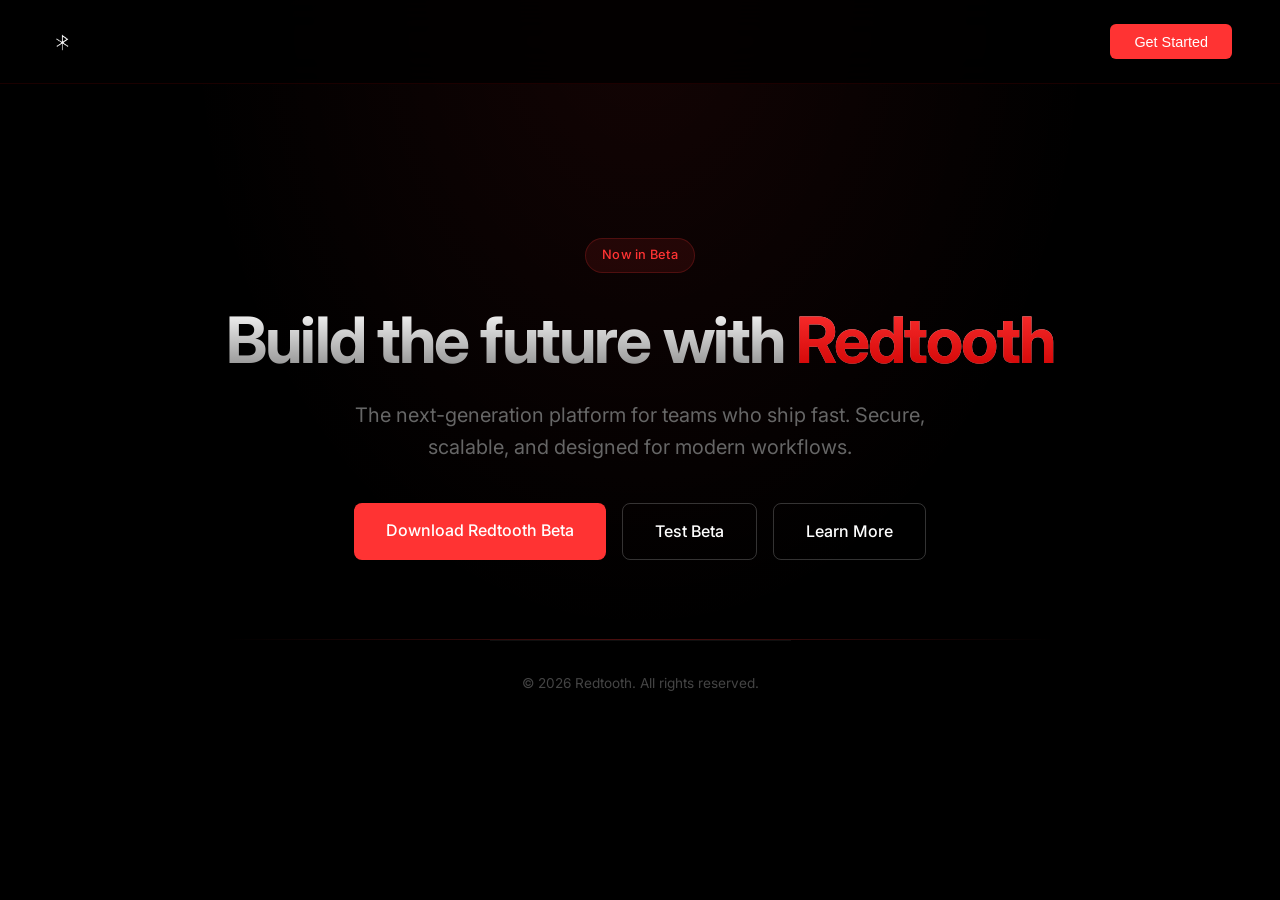
==== index.html @ d38a9110 "Add files via upload" ====
<!DOCTYPE html>
<html lang="en">
<head>
    <meta charset="UTF-8">
    <meta name="viewport" content="width=device-width, initial-scale=1.0">
    <title>Redtooth</title>
    <link rel="icon" type="image/svg+xml" href="redtooth-logo.svg">
    <link rel="preconnect" href="https://fonts.googleapis.com">
    <link rel="preconnect" href="https://fonts.gstatic.com" crossorigin>
    <link href="https://fonts.googleapis.com/css2?family=Inter:wght@300;400;500;600;700&display=swap" rel="stylesheet">
    <style>
        * {
            margin: 0;
            padding: 0;
            box-sizing: border-box;
        }

        body {
            font-family: 'Inter', -apple-system, BlinkMacSystemFont, sans-serif;
            background: #000000;
            color: #ffffff;
            line-height: 1.6;
            overflow-x: hidden;
        }

        nav {
            position: fixed;
            top: 0;
            left: 0;
            right: 0;
            padding: 1.5rem 3rem;
            display: flex;
            justify-content: space-between;
            align-items: center;
            z-index: 100;
            background: rgba(0, 0, 0, 0.8);
            backdrop-filter: blur(20px);
            border-bottom: 1px solid rgba(255, 0, 0, 0.1);
        }

        .nav-logo {
            display: flex;
            align-items: center;
            gap: 0.5rem;
        }

        .nav-logo img {
            height: 32px;
            width: auto;
        }

        .nav-links {
            display: flex;
            gap: 2rem;
            list-style: none;
        }

        .nav-links a {
            color: #888;
            text-decoration: none;
            font-size: 0.9rem;
            font-weight: 500;
            transition: color 0.2s ease;
        }

        .nav-links a:hover {
            color: #ffffff;
        }

        .nav-cta {
            padding: 0.6rem 1.5rem;
            background: #ff3333;
            color: #ffffff;
            border: none;
            border-radius: 6px;
            font-size: 0.9rem;
            font-weight: 500;
            cursor: pointer;
            transition: background 0.2s ease;
        }

        .nav-cta:hover {
            background: #ff2222;
        }

        .hero {
            min-height: 100vh;
            display: flex;
            flex-direction: column;
            justify-content: center;
            align-items: center;
            position: relative;
            padding: 8rem 2rem 4rem;
            background: radial-gradient(ellipse at top, rgba(255, 51, 51, 0.08) 0%, transparent 50%);
        }

        .hero-content {
            max-width: 900px;
            text-align: center;
            position: relative;
            z-index: 10;
        }

        .badge {
            display: inline-block;
            padding: 0.4rem 1rem;
            background: rgba(255, 51, 51, 0.1);
            border: 1px solid rgba(255, 51, 51, 0.2);
            border-radius: 20px;
            font-size: 0.8rem;
            font-weight: 500;
            color: #ff3333;
            margin-bottom: 2rem;
            letter-spacing: 0.02em;
        }

        h1 {
            font-size: 4rem;
            font-weight: 700;
            letter-spacing: -0.03em;
            line-height: 1.1;
            margin-bottom: 1.5rem;
            background: linear-gradient(180deg, #ffffff 0%, #888888 100%);
            -webkit-background-clip: text;
            -webkit-text-fill-color: transparent;
            background-clip: text;
        }

        h1 span {
            background: linear-gradient(180deg, #ff3333 0%, #cc0000 100%);
            -webkit-background-clip: text;
            -webkit-text-fill-color: transparent;
            background-clip: text;
        }

        .subtitle {
            font-size: 1.25rem;
            color: #666;
            margin-bottom: 2.5rem;
            max-width: 600px;
            margin-left: auto;
            margin-right: auto;
            font-weight: 400;
        }

        .cta-group {
            display: flex;
            gap: 1rem;
            justify-content: center;
            margin-bottom: 5rem;
        }

        .primary-button {
            padding: 0.9rem 2rem;
            background: #ff3333;
            color: #ffffff;
            border: none;
            border-radius: 8px;
            font-size: 1rem;
            font-weight: 500;
            cursor: pointer;
            transition: all 0.2s ease;
            text-decoration: none;
            display: inline-block;
        }

        .primary-button:hover {
            background: #ff2222;
            transform: translateY(-1px);
        }

        .secondary-button {
            padding: 0.9rem 2rem;
            background: transparent;
            color: #ffffff;
            border: 1px solid rgba(255, 255, 255, 0.2);
            border-radius: 8px;
            font-size: 1rem;
            font-weight: 500;
            cursor: pointer;
            transition: all 0.2s ease;
            text-decoration: none;
            display: inline-block;
        }

        .secondary-button:hover {
            border-color: rgba(255, 255, 255, 0.4);
            background: rgba(255, 255, 255, 0.05);
        }

        .features {
            display: grid;
            grid-template-columns: repeat(3, 1fr);
            gap: 2rem;
            max-width: 1200px;
            margin: 0 auto;
            padding: 0 2rem;
        }

        .feature-card {
            background: rgba(255, 255, 255, 0.02);
            border: 1px solid rgba(255, 255, 255, 0.06);
            border-radius: 12px;
            padding: 2rem;
            transition: all 0.3s ease;
        }

        .feature-card:hover {
            background: rgba(255, 255, 255, 0.04);
            border-color: rgba(255, 51, 51, 0.2);
            transform: translateY(-2px);
        }

        .feature-icon {
            width: 48px;
            height: 48px;
            background: linear-gradient(135deg, rgba(255, 51, 51, 0.2) 0%, rgba(255, 51, 51, 0.05) 100%);
            border-radius: 10px;
            display: flex;
            align-items: center;
            justify-content: center;
            margin-bottom: 1.5rem;
            font-size: 1.5rem;
        }

        .feature-title {
            font-size: 1.1rem;
            font-weight: 600;
            margin-bottom: 0.75rem;
            color: #ffffff;
        }

        .feature-description {
            font-size: 0.95rem;
            color: #666;
            line-height: 1.6;
        }

        .gradient-line {
            position: absolute;
            bottom: 0;
            left: 0;
            right: 0;
            height: 1px;
            background: linear-gradient(90deg, transparent, rgba(255, 51, 51, 0.3), transparent);
        }

        footer {
            padding: 2rem;
            text-align: center;
            color: #444;
            font-size: 0.85rem;
            border-top: 1px solid rgba(255, 255, 255, 0.06);
        }

        @media (max-width: 768px) {
            nav {
                padding: 1rem 1.5rem;
            }

            .nav-links {
                display: none;
            }

            h1 {
                font-size: 2.5rem;
            }

            .subtitle {
                font-size: 1rem;
            }

            .features {
                grid-template-columns: 1fr;
            }

            .cta-group {
                flex-direction: column;
                align-items: center;
            }
        }
    </style>
</head>
<body>
    <nav>
        <div class="nav-logo">
            <img src="redtooth_logo.jpg" alt="Redtooth Logo">
        </div>
      
        <button class="nav-cta">Get Started</button>
    </nav>

    <div class="hero">
        <div class="hero-content">
            <div class="badge">Now in Beta</div>
            <h1>Build the future with <span>Redtooth</span></h1>
            <p class="subtitle">The next-generation platform for teams who ship fast. Secure, scalable, and designed for modern workflows.</p>
            <div class="cta-group">
                <a href="redtooth-beta.rar" download class="primary-button">Download Redtooth Beta</a>
                <a href="encode.html" class="secondary-button">Test Beta</a>
                <a href="learn-more.html" class="secondary-button">Learn More</a>
            </div>
            
            <!-- <div class="features">
                <div class="feature-card">
                    <div class="feature-icon">⚡</div>
                    <h3 class="feature-title">Lightning Performance</h3>
                    <p class="feature-description">Built for speed with sub-millisecond response times and edge computing capabilities.</p>
                </div>
                <div class="feature-card">
                    <div class="feature-icon">🔒</div>
                    <h3 class="feature-title">Enterprise Security</h3>
                    <p class="feature-description">SOC 2 compliant with end-to-end encryption and advanced access controls.</p>
                </div>
                <div class="feature-card">
                    <div class="feature-icon">🔄</div>
                    <h3 class="feature-title">Seamless Integration</h3>
                    <p class="feature-description">Connect with 200+ tools and services through our robust API ecosystem.</p>
                </div>
            </div>
        </div> -->
        <div class="gradient-line"></div>
    </div>

    <footer>
        © 2026 Redtooth. All rights reserved.
    </footer>
</body>
</html>
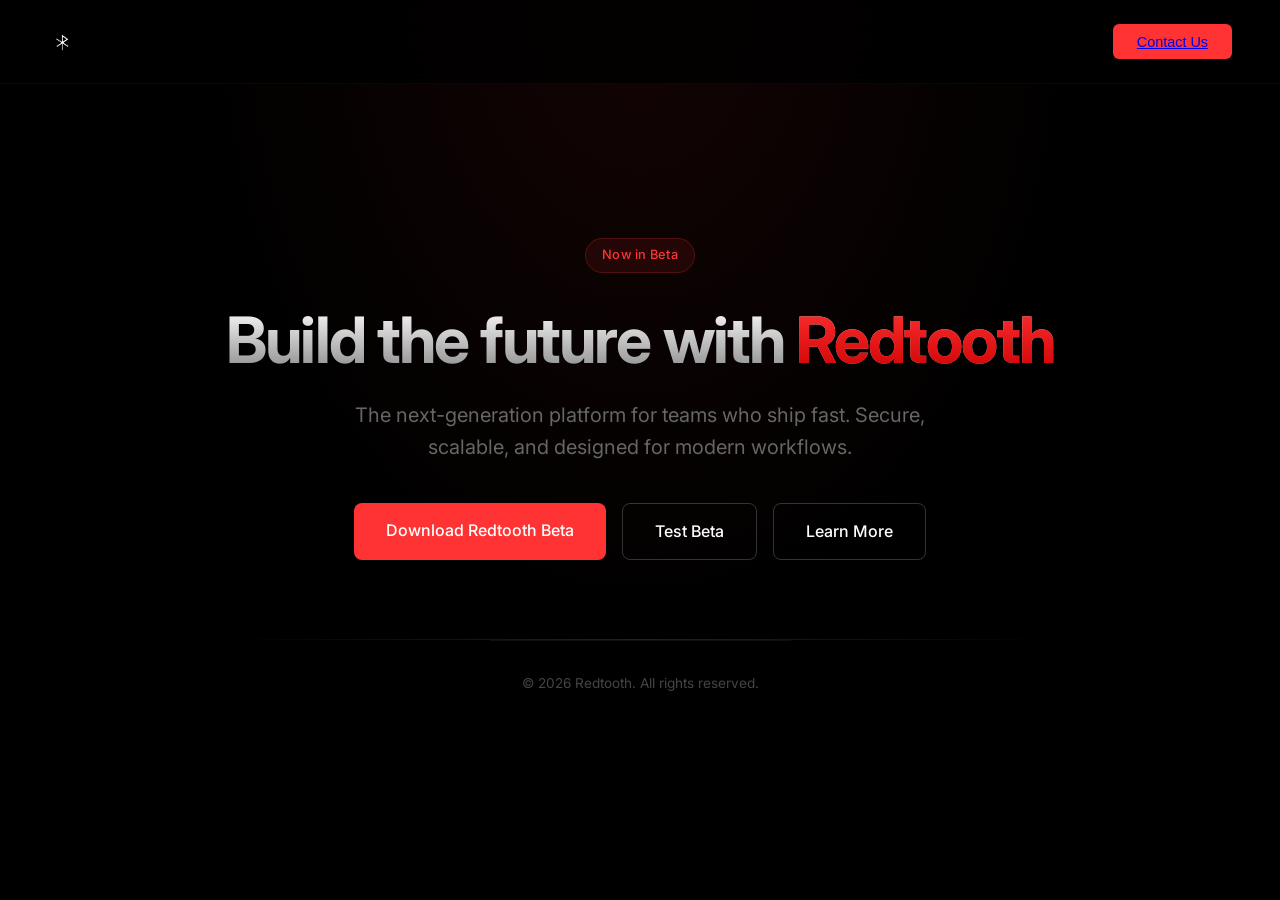
==== commit ed69fcdf: "Change 'Get Started' button to 'Contact Us' link" ====
--- a/index.html
+++ b/index.html
@@ -287,7 +287,7 @@
             <img src="redtooth_logo.jpg" alt="Redtooth Logo">
         </div>
       
-        <button class="nav-cta">Get Started</button>
+        <button class="nav-cta"><a href="contact.html">Contact Us</a></button>
     </nav>
 
     <div class="hero">
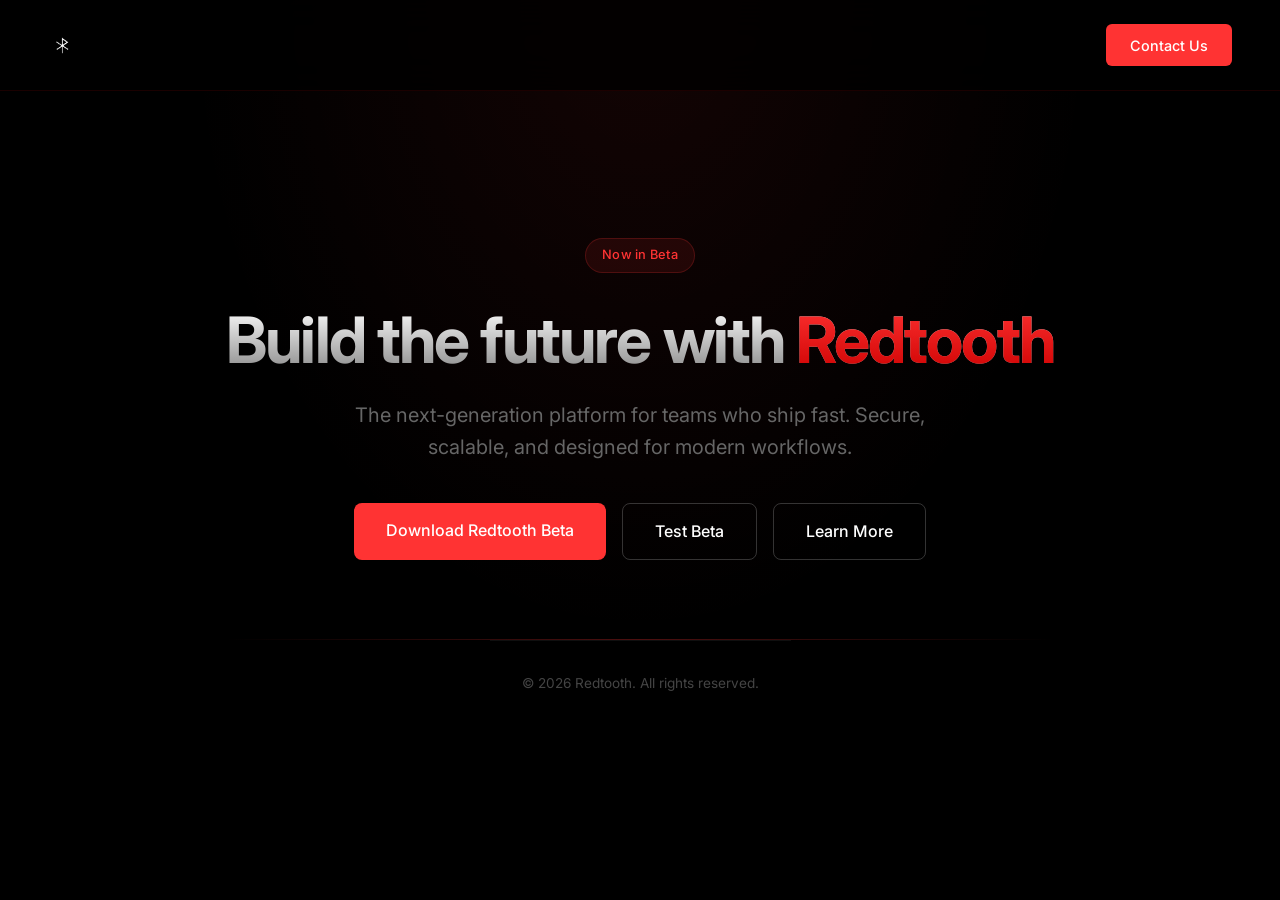
==== commit 24bdd077: "Add files via upload" ====
--- a/index.html
+++ b/index.html
@@ -77,6 +77,8 @@
             font-weight: 500;
             cursor: pointer;
             transition: background 0.2s ease;
+            text-decoration: none;
+            display: inline-block;
         }
 
         .nav-cta:hover {
@@ -287,7 +289,7 @@
             <img src="redtooth_logo.jpg" alt="Redtooth Logo">
         </div>
       
-        <button class="nav-cta"><a href="contact.html">Contact Us</a></button>
+        <a href="contact.html" class="nav-cta">Contact Us</a>
     </nav>
 
     <div class="hero">
